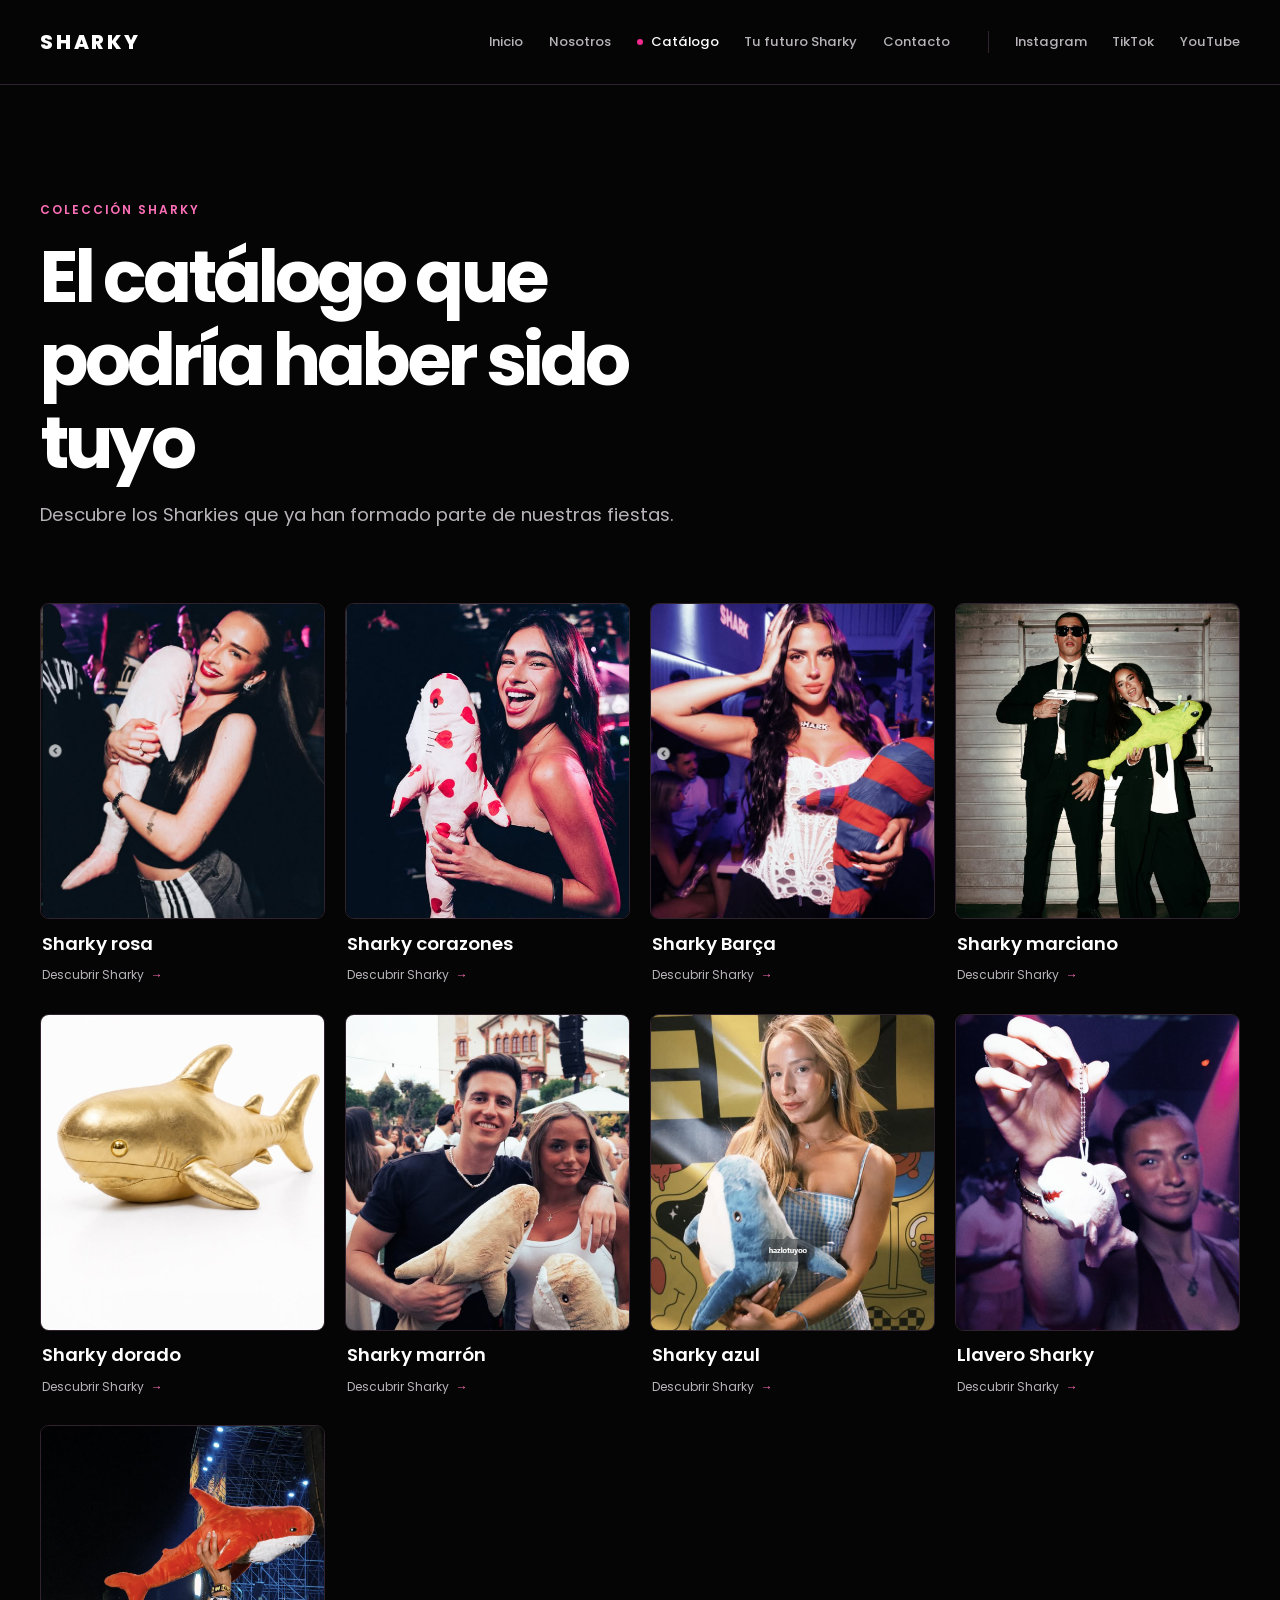
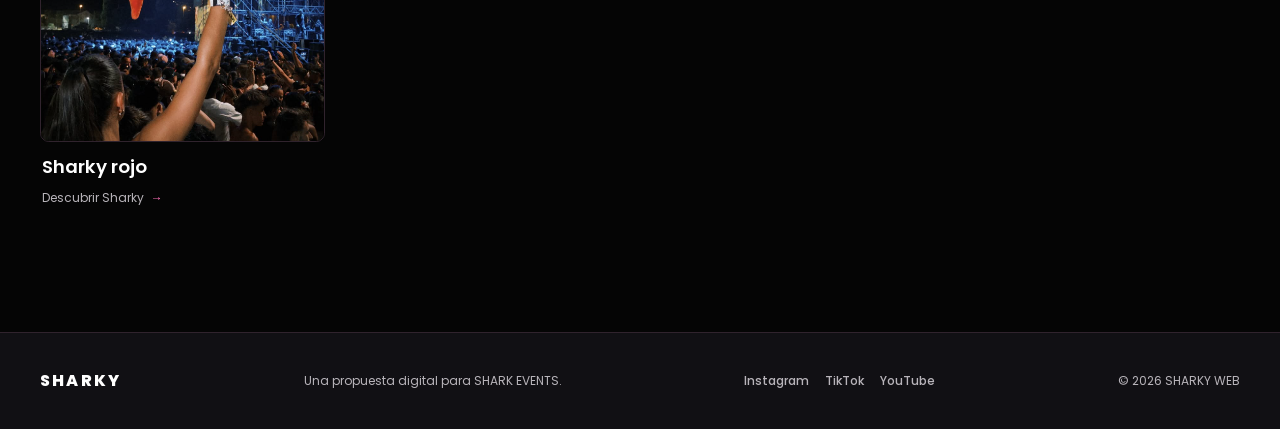
==== HTML/catalogo.html @ d490d6e3 "Versión 1" ====
<!doctype html>
<html lang="es">
<head>
  <meta charset="utf-8">
  <meta name="viewport" content="width=device-width, initial-scale=1.0">
  <meta name="theme-color" content="#050505">
  <title>Catálogo | SHARKY WEB</title>
  <link rel="preconnect" href="https://fonts.googleapis.com">
  <link rel="preconnect" href="https://fonts.gstatic.com" crossorigin>
  <link href="https://fonts.googleapis.com/css2?family=Poppins:wght@400;500;600;700;800&display=swap" rel="stylesheet">
  <link rel="stylesheet" href="../CSS/common.css">
  <link rel="stylesheet" href="../CSS/catalogo.css">
  <script src="../JS/common.js" defer></script>
  <script src="../JS/catalogo.js" defer></script>
</head>
<body>
  <a class="skip-link" href="#contenido">Saltar al contenido</a>
  <header class="site-header">
    <div class="container site-header__inner">
      <a class="site-logo" href="index.html" aria-label="SHARKY WEB, inicio">SHARKY</a>
      <button class="nav-toggle" type="button" aria-expanded="false" aria-controls="primary-navigation" aria-label="Abrir menú">
        <span></span><span></span><span></span>
      </button>
      <nav class="site-nav" id="primary-navigation" aria-label="Navegación principal">
        <div class="site-nav__links">
          <a class="site-nav__link" href="index.html">Inicio</a>
          <a class="site-nav__link" href="nosotros.html">Nosotros</a>
          <a class="site-nav__link" href="catalogo.html">Catálogo</a>
          <a class="site-nav__link" href="eventos.html">Tu futuro Sharky</a>
          <a class="site-nav__link" href="contacto.html">Contacto</a>
        </div>
        <div class="site-nav__social" aria-label="Redes sociales">
          <a href="contacto.html#redes">Instagram</a>
          <a href="contacto.html#redes">TikTok</a>
          <a href="contacto.html#redes">YouTube</a>
        </div>
      </nav>
    </div>
  </header>
  <main class="container page-content catalogue-page" id="contenido">
    <section class="page-intro" aria-labelledby="page-title">
      <p class="eyebrow">Colección Sharky</p>
      <h1 id="page-title">El catálogo que podría haber sido tuyo</h1>
      <p>Descubre los Sharkies que ya han formado parte de nuestras fiestas.</p>
    </section>
    <section class="catalogue-section" aria-label="Modelos Sharky">
      <div class="sharky-grid" data-sharky-catalog aria-live="polite"></div>
    </section>
  </main>
  <footer class="site-footer">
    <div class="container site-footer__inner">
      <a class="site-footer__brand" href="index.html">SHARKY</a>
      <p>Una propuesta digital para SHARK EVENTS.</p>
      <div class="site-footer__links" aria-label="Enlaces sociales">
        <a href="contacto.html#redes">Instagram</a>
        <a href="contacto.html#redes">TikTok</a>
        <a href="contacto.html#redes">YouTube</a>
      </div>
      <small>© 2026 SHARKY WEB</small>
    </div>
  </footer>
</body>
</html>
---- CSS/common.css ----
:root {
  color-scheme: dark;
  --color-black: #050505;
  --color-black-soft: #111014;
  --color-pink: #f52b91;
  --color-pink-light: #ff70b8;
  --color-white: #ffffff;
  --color-gray: #b8b4ba;
  --color-border: #30232d;
  --content-width: 1280px;
  --page-gutter: clamp(1rem, 3.2vw, 2.5rem);
  --transition: 180ms ease;
  font-family: "Poppins", sans-serif;
  font-synthesis: none;
  text-rendering: optimizeLegibility;
}

* {
  box-sizing: border-box;
}

html {
  min-width: 320px;
  scroll-behavior: smooth;
}

body {
  min-height: 100vh;
  margin: 0;
  display: flex;
  flex-direction: column;
  background: var(--color-black);
  color: var(--color-white);
  font-size: 1rem;
  line-height: 1.65;
}

body,
button,
a {
  font-family: "Poppins", sans-serif;
}

a {
  color: inherit;
  text-decoration: none;
}

a:focus-visible,
button:focus-visible {
  outline: 2px solid var(--color-pink-light);
  outline-offset: 4px;
}

button {
  color: inherit;
}

img {
  display: block;
  max-width: 100%;
  height: auto;
}

h1,
h2,
h3,
p {
  margin-top: 0;
}

h1,
h2,
h3 {
  line-height: 1.15;
}

.container {
  width: min(100% - var(--page-gutter) * 2, var(--content-width));
  margin-inline: auto;
}

.skip-link {
  position: absolute;
  z-index: 20;
  top: 0.75rem;
  left: 0.75rem;
  padding: 0.65rem 1rem;
  transform: translateY(-160%);
  border-radius: 0.35rem;
  background: var(--color-pink);
  color: var(--color-black);
  font-weight: 700;
}

.skip-link:focus {
  transform: translateY(0);
}

.site-header {
  position: relative;
  z-index: 10;
  border-bottom: 1px solid var(--color-border);
  background: var(--color-black);
}

.site-header__inner {
  min-height: 5.25rem;
  display: flex;
  align-items: center;
  justify-content: space-between;
  gap: 2rem;
}

.site-logo,
.site-footer__brand {
  flex: 0 0 auto;
  font-size: 1.25rem;
  font-weight: 800;
  letter-spacing: 0.14em;
}

.site-logo:hover,
.site-footer__brand:hover {
  color: var(--color-pink-light);
}

.site-nav {
  display: flex;
  align-items: center;
  gap: clamp(1.25rem, 3vw, 2.5rem);
}

.site-nav__links,
.site-nav__social {
  display: flex;
  align-items: center;
  gap: clamp(1rem, 2vw, 1.75rem);
}

.site-nav__link,
.site-nav__social a,
.site-footer__links a {
  color: var(--color-gray);
  font-size: 0.82rem;
  font-weight: 500;
  transition: color var(--transition);
}

.site-nav__link:hover,
.site-nav__social a:hover,
.site-footer__links a:hover {
  color: var(--color-white);
}

.site-nav__link[aria-current="page"] {
  color: var(--color-white);
}

.site-nav__link[aria-current="page"]::before {
  display: inline-block;
  width: 0.38rem;
  height: 0.38rem;
  margin: 0 0.5rem 0.1rem 0;
  border-radius: 50%;
  background: var(--color-pink);
  content: "";
}

.site-nav__social {
  padding-left: clamp(1rem, 2vw, 1.75rem);
  border-left: 1px solid var(--color-border);
}

.nav-toggle {
  display: none;
  width: 2.75rem;
  height: 2.75rem;
  align-items: center;
  justify-content: center;
  flex-direction: column;
  gap: 0.3rem;
  border: 1px solid var(--color-border);
  border-radius: 0.4rem;
  background: transparent;
  cursor: pointer;
}

.nav-toggle span {
  width: 1.15rem;
  height: 2px;
  background: var(--color-white);
  transition: transform var(--transition), opacity var(--transition);
}

.nav-toggle[aria-expanded="true"] span:first-child {
  transform: translateY(0.4rem) rotate(45deg);
}

.nav-toggle[aria-expanded="true"] span:nth-child(2) {
  opacity: 0;
}

.nav-toggle[aria-expanded="true"] span:last-child {
  transform: translateY(-0.4rem) rotate(-45deg);
}

.page-content {
  flex: 1;
  padding-block: clamp(4rem, 9vw, 8rem);
}

.page-intro {
  max-width: 48rem;
}

.page-intro h1 {
  margin-bottom: 1rem;
  font-size: clamp(2.4rem, 6vw, 4.5rem);
  font-weight: 700;
  letter-spacing: -0.055em;
}

.page-intro > p:last-child {
  max-width: 42rem;
  margin-bottom: 0;
  color: var(--color-gray);
  font-size: clamp(1rem, 2vw, 1.15rem);
}

.eyebrow {
  margin-bottom: 1rem;
  color: var(--color-pink-light);
  font-size: 0.75rem;
  font-weight: 600;
  letter-spacing: 0.16em;
  text-transform: uppercase;
}

.button {
  min-height: 3.25rem;
  display: inline-flex;
  align-items: center;
  justify-content: center;
  gap: 0.75rem;
  padding: 0.8rem 1.3rem;
  border: 1px solid transparent;
  border-radius: 0.45rem;
  font-size: 0.9rem;
  font-weight: 700;
  transition: background-color var(--transition), border-color var(--transition), color var(--transition);
}

.button--primary {
  background: var(--color-pink);
  color: var(--color-black);
}

.button--primary:hover {
  background: #d91e7b;
}

.button--secondary {
  border-color: var(--color-pink);
  background: transparent;
  color: var(--color-white);
}

.button--secondary:hover {
  background: rgb(245 43 145 / 10%);
  border-color: var(--color-pink-light);
}

.button__arrow {
  display: inline-block;
  transition: transform var(--transition);
}

.button:hover .button__arrow {
  transform: translateX(0.25rem);
}

.sharky-grid {
  display: grid;
  grid-template-columns: repeat(4, minmax(0, 1fr));
  gap: clamp(0.8rem, 2vw, 1.25rem);
}

.sharky-card {
  min-width: 0;
}

.sharky-card__media {
  overflow: hidden;
  aspect-ratio: 0.9;
  border: 1px solid var(--color-border);
  border-radius: 0.55rem;
  background: var(--color-black-soft);
}

.sharky-card__media img {
  width: 100%;
  height: 100%;
  object-fit: cover;
  transition: transform 250ms ease;
}

.sharky-card:hover .sharky-card__media img {
  transform: scale(1.025);
}

.sharky-card__content {
  padding: 0.85rem 0.1rem 0.4rem;
}

.sharky-card__title {
  margin-bottom: 0.45rem;
  font-size: clamp(0.95rem, 1.5vw, 1.15rem);
  font-weight: 600;
}

.sharky-card__title a:hover,
.sharky-card__title a:focus-visible {
  color: var(--color-pink-light);
}

.sharky-card__link {
  display: inline-flex;
  align-items: center;
  gap: 0.45rem;
  color: var(--color-gray);
  font-size: 0.75rem;
}

.sharky-card__link span {
  color: var(--color-pink-light);
  transition: transform var(--transition);
}

.sharky-card__link:hover span {
  transform: translateX(0.2rem);
}

.event-preview-grid {
  display: grid;
  grid-template-columns: repeat(3, minmax(0, 1fr));
  gap: clamp(0.8rem, 2vw, 1.25rem);
}

.event-preview-card {
  min-width: 0;
  overflow: hidden;
  border: 1px solid var(--color-border);
  border-radius: 0.55rem;
  background: var(--color-black-soft);
  transition: transform var(--transition), border-color var(--transition);
}

.event-preview-card:hover {
  transform: translateY(-0.2rem);
  border-color: var(--color-pink);
}

.event-preview-card__link {
  display: block;
}

.event-preview-card__image {
  width: 100%;
  aspect-ratio: 0.9;
  background: #1b171b;
  object-fit: contain;
}

.event-preview-card__content {
  padding: 1rem;
}

.event-preview-card__title {
  margin-bottom: 0.35rem;
  font-size: 1rem;
}

.event-preview-card__meta {
  margin: 0;
  color: var(--color-gray);
  font-size: 0.72rem;
}

.site-footer {
  margin-top: auto;
  border-top: 1px solid var(--color-border);
  background: var(--color-black-soft);
}

.site-footer__inner {
  min-height: 6rem;
  display: flex;
  align-items: center;
  justify-content: space-between;
  gap: 1rem 2rem;
  padding-block: 1.5rem;
}

.site-footer__brand {
  font-size: 1rem;
}

.site-footer__inner p,
.site-footer__inner small {
  margin: 0;
  color: var(--color-gray);
  font-size: 0.75rem;
}

.site-footer__links {
  display: flex;
  gap: 1rem;
}

.site-footer__links a {
  font-size: 0.75rem;
}

@media (max-width: 960px) {
  .sharky-grid {
    grid-template-columns: repeat(2, minmax(0, 1fr));
  }

  .event-preview-grid {
    grid-template-columns: repeat(2, minmax(0, 1fr));
  }

  .site-header__inner {
    min-height: 4.75rem;
    flex-wrap: wrap;
    gap: 0;
    padding-block: 0.6rem;
  }

  .nav-toggle {
    display: flex;
  }

  .site-nav {
    display: none;
    width: 100%;
    align-items: stretch;
    flex-direction: column;
    gap: 1.25rem;
    padding: 1.25rem 0 0.75rem;
  }

  .site-header.is-menu-open .site-nav {
    display: flex;
  }

  .site-nav__links,
  .site-nav__social {
    align-items: stretch;
    flex-direction: column;
    gap: 0;
  }

  .site-nav__link,
  .site-nav__social a {
    padding: 0.7rem 0;
    font-size: 0.95rem;
  }

  .site-nav__social {
    padding: 0.6rem 0 0;
    border-top: 1px solid var(--color-border);
    border-left: 0;
  }

  .site-footer__inner {
    flex-wrap: wrap;
  }
}

@media (max-width: 520px) {
  .sharky-grid {
    grid-template-columns: repeat(2, minmax(0, 1fr));
    gap: 0.75rem;
  }

  .event-preview-grid {
    grid-template-columns: 1fr;
  }

  .site-footer__inner {
    align-items: flex-start;
    flex-direction: column;
    gap: 0.8rem;
  }

  .page-content {
    padding-block: 3.5rem 5rem;
  }
}

@media (prefers-reduced-motion: reduce) {
  *,
  *::before,
  *::after {
    scroll-behavior: auto !important;
    transition-duration: 0.01ms !important;
  }
}
---- CSS/catalogo.css ----
.catalogue-page .page-intro {
  max-width: 52rem;
}

.catalogue-page .page-intro h1 {
  max-width: 14ch;
}

.catalogue-section {
  margin-top: clamp(2.5rem, 6vw, 4.5rem);
}

.sharky-detail {
  display: grid;
  grid-template-columns: minmax(0, 1fr) minmax(18rem, 0.9fr);
  gap: clamp(2rem, 6vw, 5rem);
}

.sharky-detail__media {
  margin: 0;
}

.sharky-detail__main-image {
  width: 100%;
  max-height: 42rem;
  aspect-ratio: 0.9;
  border: 1px solid var(--color-border);
  border-radius: 0.65rem;
  background: var(--color-black-soft);
  object-fit: cover;
}

.sharky-detail__content {
  align-self: center;
}

.sharky-detail__content h1 {
  margin-bottom: 1.25rem;
  font-size: clamp(2.5rem, 6vw, 4.5rem);
  letter-spacing: -0.055em;
}

.sharky-detail__description,
.sharky-detail__where p {
  color: var(--color-gray);
}

.sharky-detail__where {
  margin-block: 2.5rem;
  padding-top: 1.5rem;
  border-top: 1px solid var(--color-border);
}

.sharky-detail__where h2,
.sharky-detail__gallery h2 {
  margin-bottom: 0.75rem;
  font-size: 1.2rem;
}

.sharky-detail__gallery {
  grid-column: 1 / -1;
  margin-top: 1rem;
}

.sharky-detail__gallery-grid {
  display: grid;
  grid-template-columns: repeat(auto-fit, minmax(12rem, 1fr));
  gap: 1rem;
}

.sharky-detail__gallery img {
  width: 100%;
  aspect-ratio: 1;
  border: 1px solid var(--color-border);
  border-radius: 0.5rem;
  object-fit: cover;
}

.sharky-detail__back {
  margin-top: 1.5rem;
}

.sharky-detail__not-found {
  grid-column: 1 / -1;
  max-width: 42rem;
}

@media (max-width: 720px) {
  .sharky-detail {
    grid-template-columns: 1fr;
  }

  .sharky-detail__main-image {
    max-height: 34rem;
  }
}
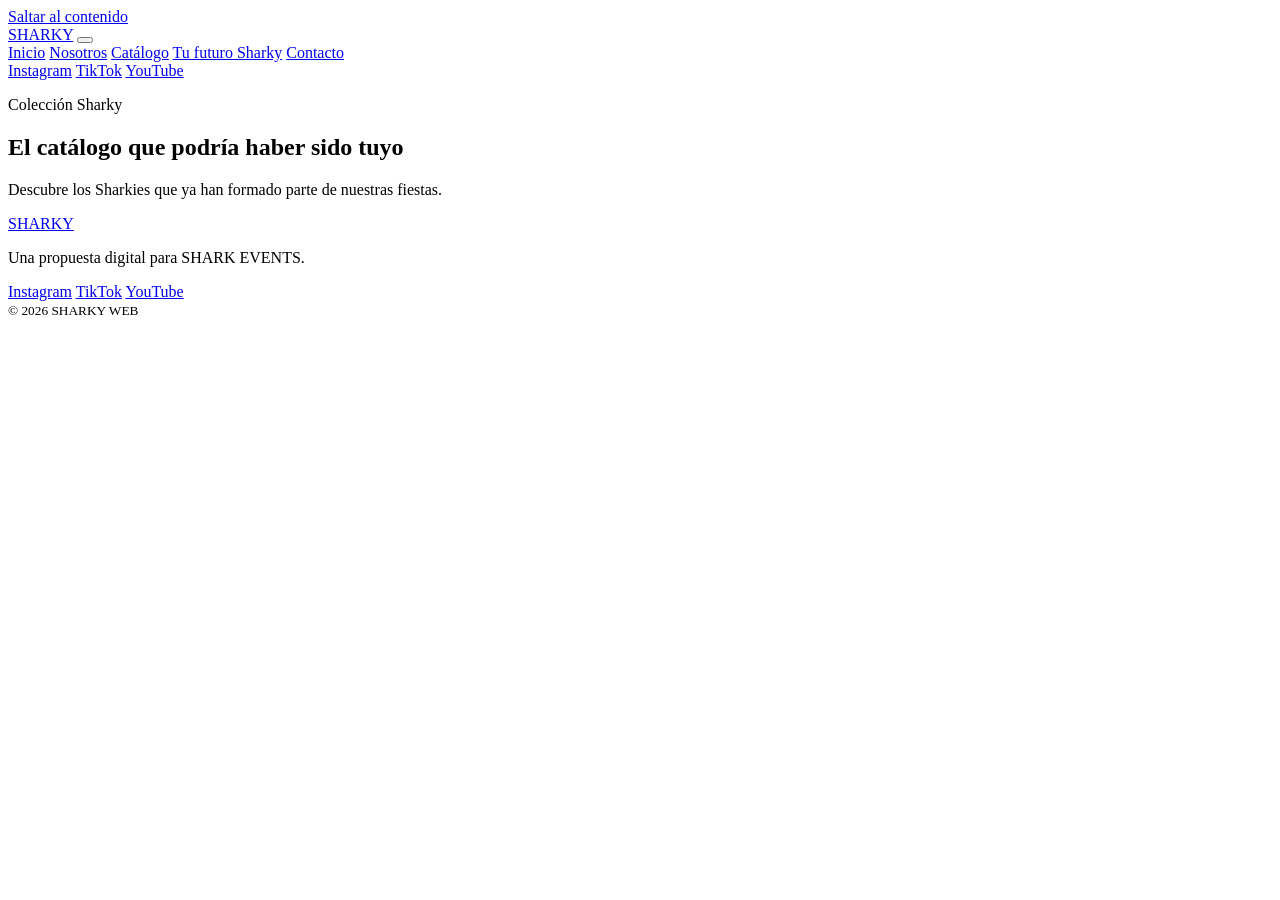
==== commit 4d3b244d: "v2 Updated paths for CSS and JS files to be relative to the current directory." ====
--- a/HTML/catalogo.html
+++ b/HTML/catalogo.html
@@ -8,10 +8,10 @@
   <link rel="preconnect" href="https://fonts.googleapis.com">
   <link rel="preconnect" href="https://fonts.gstatic.com" crossorigin>
   <link href="https://fonts.googleapis.com/css2?family=Poppins:wght@400;500;600;700;800&display=swap" rel="stylesheet">
-  <link rel="stylesheet" href="../CSS/common.css">
-  <link rel="stylesheet" href="../CSS/catalogo.css">
-  <script src="../JS/common.js" defer></script>
-  <script src="../JS/catalogo.js" defer></script>
+  <link rel="stylesheet" href="CSS/common.css">
+  <link rel="stylesheet" href="CSS/catalogo.css">
+  <script src="JS/common.js" defer></script>
+  <script src="JS/catalogo.js" defer></script>
 </head>
 <body>
   <a class="skip-link" href="#contenido">Saltar al contenido</a>
